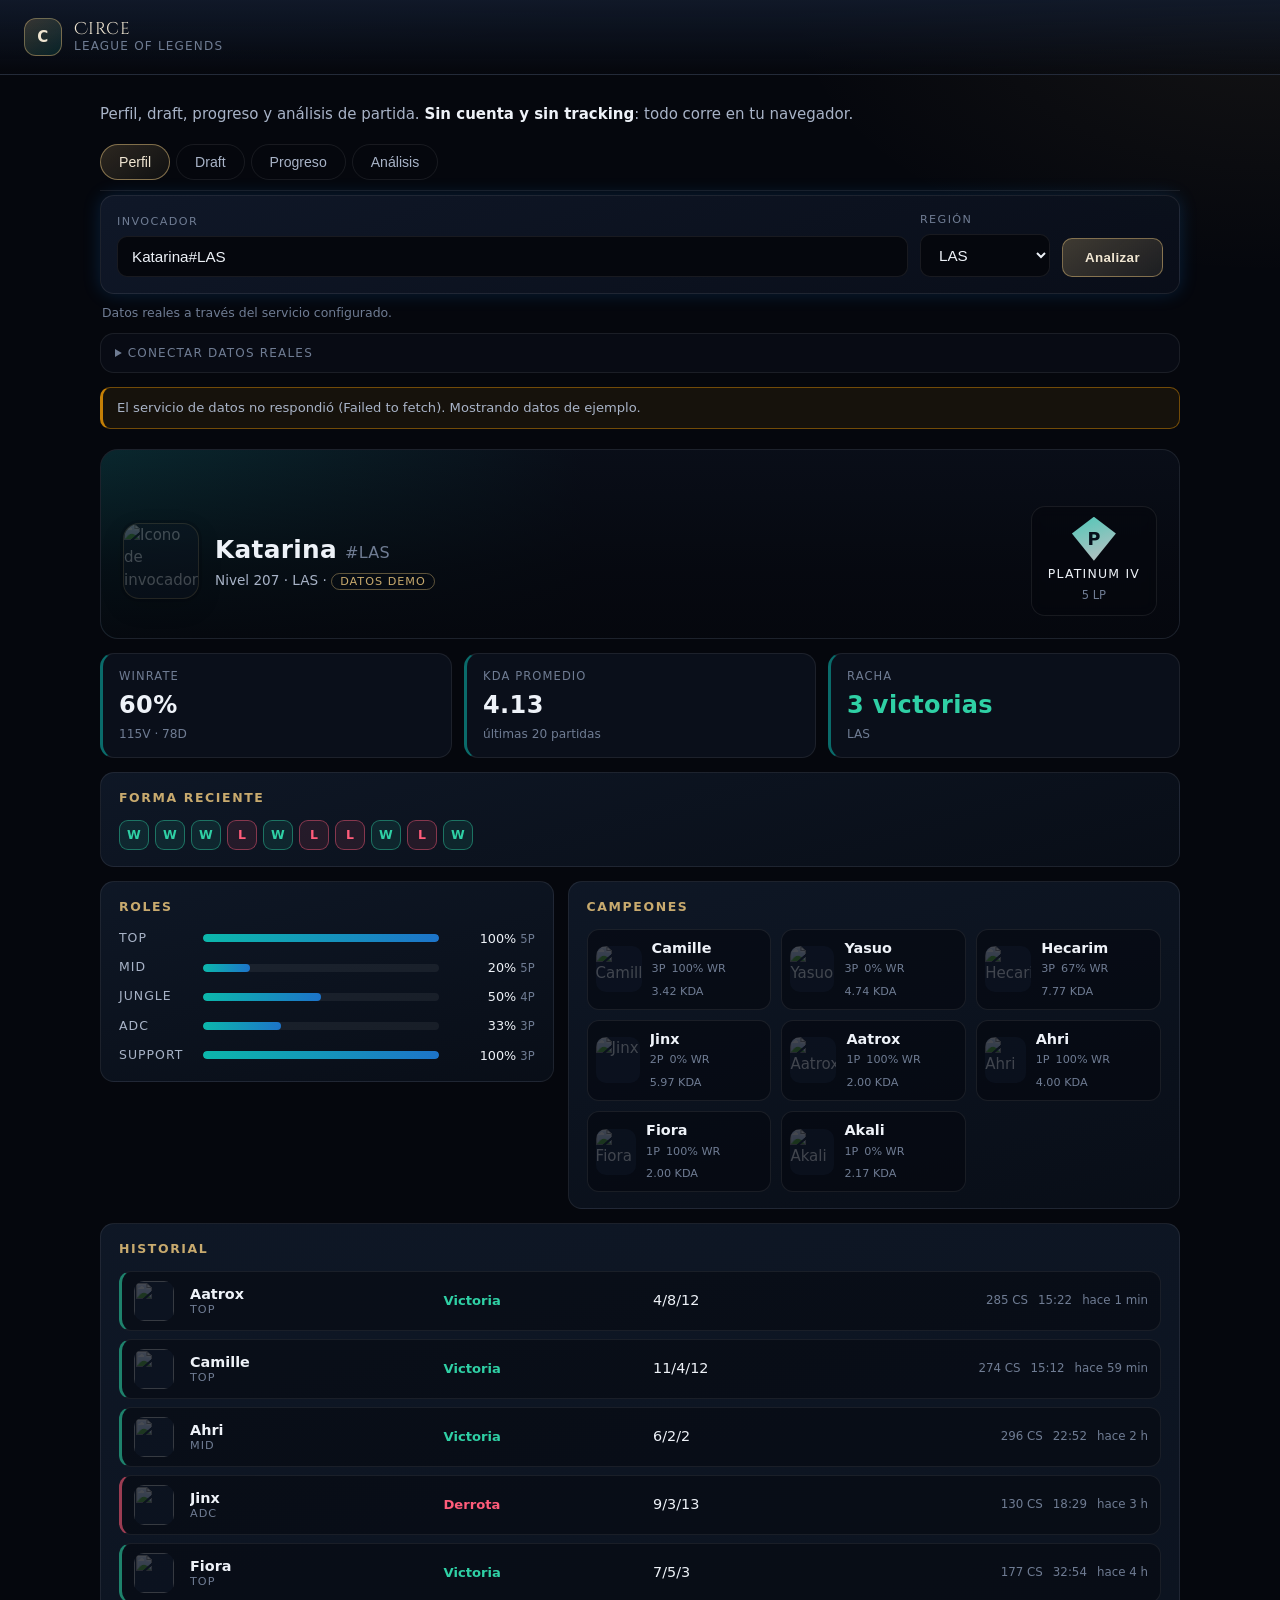
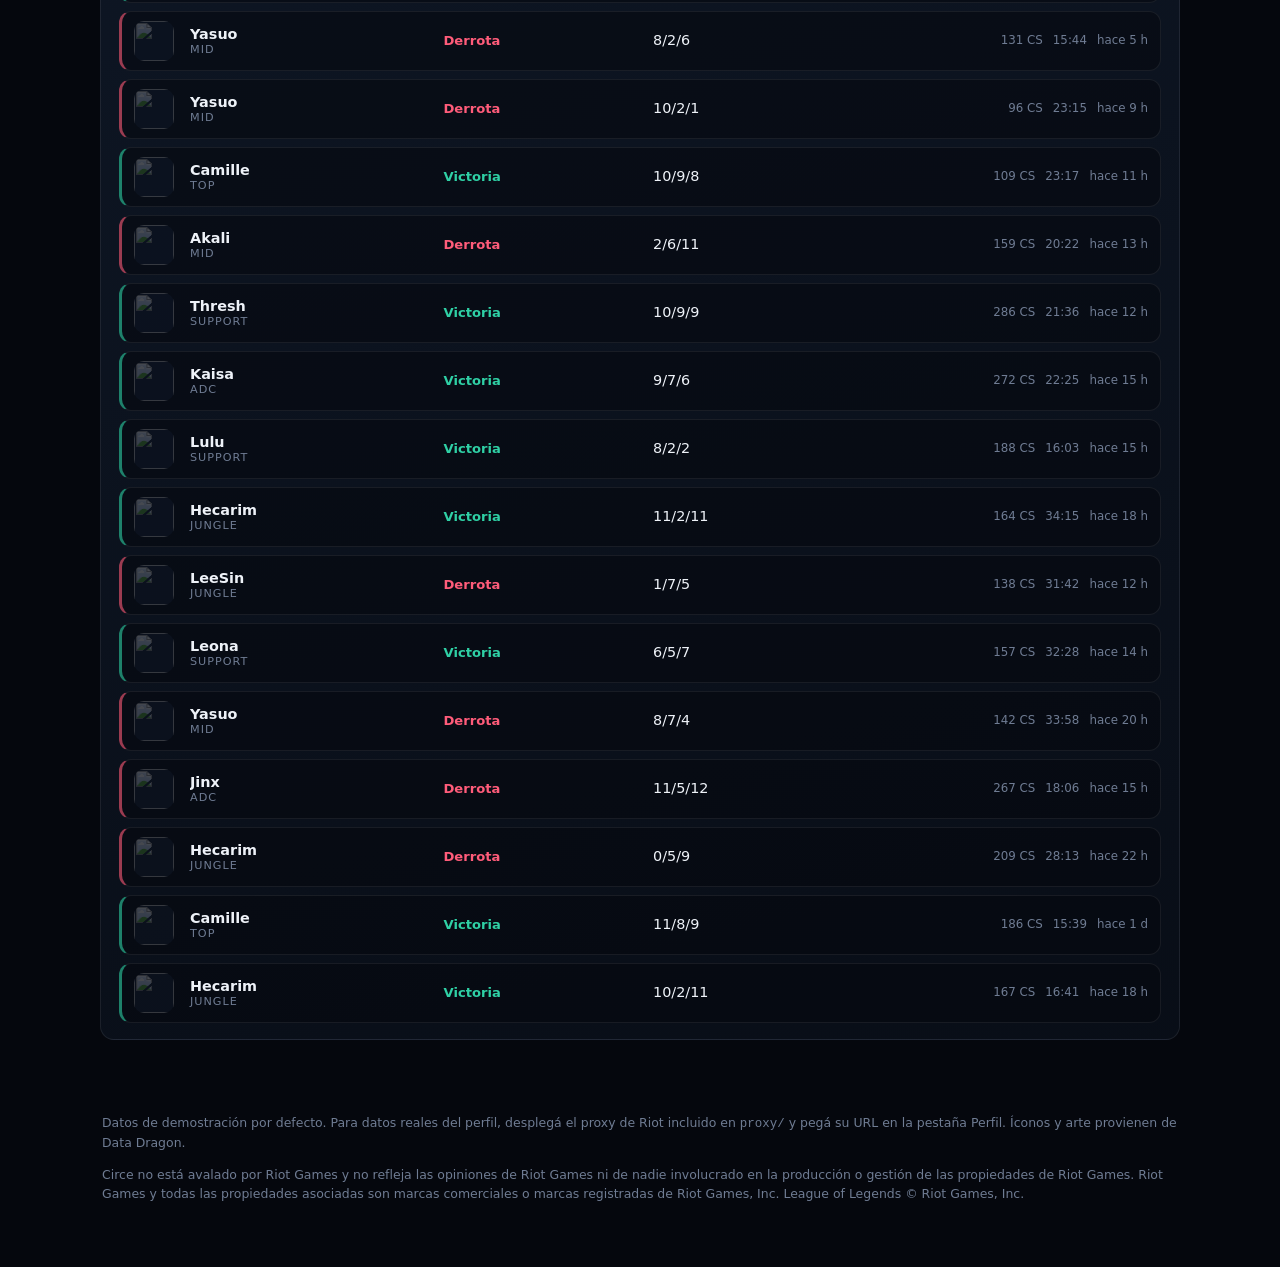
==== index.html @ 71611952 "docs: descargo legal de Riot en el pie" ====
<!doctype html>
<html lang="es">
<head>
  <meta charset="utf-8"/>
  <meta name="viewport" content="width=device-width, initial-scale=1"/>
  <meta name="color-scheme" content="dark"/>
  <meta name="theme-color" content="#05070d"/>
  <title>Circe — Perfil, draft y progreso</title>
  <meta name="description" content="Herramientas de League of Legends: perfil de invocador, análisis de draft, progreso personal y coach post-partida."/>

  <link rel="preconnect" href="https://fonts.googleapis.com">
  <link rel="preconnect" href="https://fonts.gstatic.com" crossorigin>
  <link href="https://fonts.googleapis.com/css2?family=Cinzel+Decorative:wght@400;700&display=swap" rel="stylesheet">

  <link rel="icon" type="image/svg+xml" href="favicon.svg"/>
  <link rel="stylesheet" href="css/lol.css?v=1.1.0"/>
</head>
<body>
  <a class="lol-skip" href="#lolMain">Saltar al contenido</a>

  <header class="lol-top">
    <div class="lol-brand">
      <span class="lol-brand__mark" aria-hidden="true">C</span>
      <span class="lol-brand__text">
        <span class="lol-brand__title">Circe</span>
        <span class="lol-brand__sub">League of Legends</span>
      </span>
    </div>
  </header>

  <main class="lol-page" id="lolMain">
    <p class="lol-lead">
      Perfil, draft, progreso y análisis de partida. <strong>Sin cuenta y sin tracking</strong>:
      todo corre en tu navegador.
    </p>

    <nav class="lol-tabs" role="tablist" aria-label="Herramientas">
      <button class="lol-tab" type="button" role="tab" data-tab="perfil" aria-selected="true">Perfil</button>
      <button class="lol-tab" type="button" role="tab" data-tab="draft" aria-selected="false">Draft</button>
      <button class="lol-tab" type="button" role="tab" data-tab="progreso" aria-selected="false">Progreso</button>
      <button class="lol-tab" type="button" role="tab" data-tab="analisis" aria-selected="false">Análisis</button>
    </nav>

    <section data-panel="perfil">
      <div id="lolRoot"></div>
    </section>

    <section data-panel="draft" hidden>
      <p class="lol-search__hint">
        Marcá tu campeón y el draft. El análisis sale de la composición, no de
        estadísticas globales: sirve para decidir cómo jugar la partida.
      </p>
      <form data-draft="form" class="lol-panel"></form>
      <div data-draft="out"></div>
    </section>

    <section data-panel="progreso" hidden>
      <form class="lol-panel" data-progress="form">
        <label class="lol-search__field">
          <span class="lol-search__label">Historial de partidas (JSON)</span>
          <textarea class="lol-textarea" data-progress="input" rows="8" placeholder='[{"champion":"Jinx","role":"ADC","result":"W","kills":9,"deaths":3,"assists":8,"cs":210,"duration":1800}]'></textarea>
        </label>
        <div class="lol-draft-actions">
          <button class="lol-search__go" type="submit">Analizar progreso</button>
          <button class="lol-proxy__clear" type="button" data-progress="lcu">Traer del cliente</button>
          <button class="lol-proxy__clear" type="button" data-progress="demo">Cargar ejemplo</button>
        </div>
      </form>
      <div data-progress="out"></div>
    </section>

    <section data-panel="analisis" hidden>
      <form class="lol-panel" data-analysis="form">
        <label class="lol-search__field">
          <span class="lol-search__label">Una partida (JSON)</span>
          <textarea class="lol-textarea" data-analysis="input" rows="8" placeholder='{"champion":"Jinx","role":"ADC","result":"L","kills":7,"deaths":6,"assists":5,"cs":178,"duration":1912,"events":[{"type":"death","minute":6}]}'></textarea>
        </label>
        <div class="lol-draft-actions">
          <button class="lol-search__go" type="submit">Analizar partida</button>
          <button class="lol-proxy__clear" type="button" data-analysis="demo">Cargar ejemplo</button>
        </div>
      </form>
      <div data-analysis="out"></div>
    </section>
  </main>

  <footer class="lol-page" style="padding-top:0">
    <p class="lol-search__hint">
      Datos de demostración por defecto. Para datos reales del perfil, desplegá el
      proxy de Riot incluido en <code>proxy/</code> y pegá su URL en la pestaña Perfil.
      Íconos y arte provienen de Data Dragon.
    </p>
    <p class="lol-search__hint" style="margin-top:14px">
      Circe no está avalado por Riot Games y no refleja las opiniones de Riot Games
      ni de nadie involucrado en la producción o gestión de las propiedades de Riot
      Games. Riot Games y todas las propiedades asociadas son marcas comerciales o
      marcas registradas de Riot Games, Inc. League of Legends © Riot Games, Inc.
    </p>
  </footer>

  <script src="js/lol-profile.js?v=1.0.0"></script>
  <script src="js/lol-core.js?v=1.0.0"></script>
  <script src="js/lol-ui.js?v=1.0.0"></script>
</body>
</html>
---- css/lol.css ----
/*!
 * lol.css v1.0.0 — Página de perfil LoL (lol.html)
 *
 * Hoja aislada: se carga SOLO en lol.html, no en index.html. Por eso no entra
 * en las 3 capas de la app (main.css / theme-polish.css / *-theme.js): no
 * comparte cascada con ellas y no puede romperlas. Se mantiene la receta
 * visual del proyecto (borde 1px rgba(255,255,255,.08), borde izquierdo
 * semántico de 3px, glow suave, hover -3px, transición .22s) y no se usa
 * !important. Todos los selectores llevan prefijo .lol-.
 */

:root {
  --lol-bg-0: #05070d;
  --lol-bg-1: #0a0f1a;
  --lol-bg-2: #111a2b;
  --lol-bg-3: #17233a;
  --lol-gold: #c8aa6e;
  --lol-gold-soft: #f0e6d2;
  --lol-blue: #0ac8b9;
  --lol-blue-2: #1e90ff;
  --lol-win: #2fd0a5;
  --lol-loss: #ff5c7a;
  --lol-tx-1: #eef2f8;
  --lol-tx-2: #a8b3c7;
  --lol-tx-3: #6f7c93;
  --lol-bd: rgba(255, 255, 255, 0.08);
  --lol-radius: 14px;
  --lol-glow: 0 0 18px rgba(30, 144, 255, 0.18);
  --lol-ease: 0.22s cubic-bezier(0.2, 0.9, 0.4, 1.1);
}

* { box-sizing: border-box; }

html, body {
  margin: 0;
  padding: 0;
  min-height: 100%;
}

body {
  background:
    radial-gradient(1200px 600px at 15% -10%, rgba(30, 144, 255, 0.10), transparent 60%),
    radial-gradient(900px 500px at 100% 0%, rgba(200, 170, 110, 0.08), transparent 55%),
    var(--lol-bg-0);
  color: var(--lol-tx-1);
  font-family: "Segoe UI", system-ui, -apple-system, "Helvetica Neue", Arial, sans-serif;
  font-size: 15px;
  line-height: 1.5;
}

.lol-skip {
  position: absolute;
  left: -9999px;
  top: 0;
  background: var(--lol-bg-3);
  color: var(--lol-tx-1);
  padding: 10px 16px;
  border-radius: 0 0 10px 0;
  z-index: 10;
}
.lol-skip:focus { left: 0; }

/* ── Header ─────────────────────────────────────────────────── */

.lol-top {
  display: flex;
  align-items: center;
  justify-content: space-between;
  gap: 16px;
  flex-wrap: wrap;
  padding: 18px 24px;
  border-bottom: 1px solid var(--lol-bd);
  background: linear-gradient(180deg, rgba(17, 26, 43, 0.9), rgba(5, 7, 13, 0.4));
}

.lol-brand {
  display: inline-flex;
  align-items: center;
  gap: 12px;
  text-decoration: none;
  color: inherit;
}

.lol-brand__mark {
  width: 38px;
  height: 38px;
  display: grid;
  place-items: center;
  border-radius: 12px;
  border: 1px solid rgba(200, 170, 110, 0.5);
  background: linear-gradient(145deg, rgba(200, 170, 110, 0.22), rgba(10, 200, 185, 0.12));
  color: var(--lol-gold-soft);
  font-weight: 700;
  letter-spacing: 0.5px;
}

.lol-brand__text { display: grid; line-height: 1.15; }
.lol-brand__title {
  font-family: "Cinzel Decorative", "Segoe UI", serif;
  font-size: 1.05rem;
  letter-spacing: 0.4px;
  color: var(--lol-gold-soft);
}
.lol-brand__sub { font-size: 0.75rem; color: var(--lol-tx-3); text-transform: uppercase; letter-spacing: 1.2px; }

.lol-top__link {
  color: var(--lol-tx-2);
  text-decoration: none;
  font-size: 0.85rem;
  border: 1px solid var(--lol-bd);
  border-radius: 999px;
  padding: 7px 14px;
  transition: border-color var(--lol-ease), color var(--lol-ease), transform var(--lol-ease);
}
.lol-top__link:hover { color: var(--lol-blue); border-color: rgba(10, 200, 185, 0.5); transform: translateY(-2px); }

/* ── Layout ─────────────────────────────────────────────────── */

.lol-page {
  max-width: 1120px;
  margin: 0 auto;
  padding: 28px 20px 64px;
}

.lol-lead { margin: 0 0 18px; color: var(--lol-tx-2); }
.lol-lead strong { color: var(--lol-tx-1); }

/* ── Buscador ───────────────────────────────────────────────── */

.lol-search {
  display: grid;
  grid-template-columns: minmax(220px, 1fr) 130px auto;
  gap: 12px;
  align-items: end;
  padding: 16px;
  border: 1px solid var(--lol-bd);
  border-radius: var(--lol-radius);
  background: linear-gradient(160deg, rgba(17, 26, 43, 0.9), rgba(10, 15, 26, 0.9));
  box-shadow: var(--lol-glow);
}

.lol-search__field { display: grid; gap: 6px; }

.lol-search__label {
  font-size: 0.7rem;
  text-transform: uppercase;
  letter-spacing: 1.4px;
  color: var(--lol-tx-3);
}

.lol-search__input {
  width: 100%;
  padding: 11px 14px;
  border-radius: 10px;
  border: 1px solid var(--lol-bd);
  background: var(--lol-bg-0);
  color: var(--lol-tx-1);
  font-size: 0.95rem;
  outline: none;
  transition: border-color var(--lol-ease), box-shadow var(--lol-ease);
}
.lol-search__input:focus {
  border-color: rgba(10, 200, 185, 0.6);
  box-shadow: 0 0 0 3px rgba(10, 200, 185, 0.12);
}

.lol-search__go {
  padding: 11px 22px;
  border-radius: 10px;
  border: 1px solid rgba(200, 170, 110, 0.55);
  background: linear-gradient(145deg, rgba(200, 170, 110, 0.28), rgba(200, 170, 110, 0.10));
  color: var(--lol-gold-soft);
  font-weight: 600;
  letter-spacing: 0.4px;
  cursor: pointer;
  transition: transform var(--lol-ease), filter var(--lol-ease), box-shadow var(--lol-ease);
}
.lol-search__go:hover { transform: translateY(-2px); filter: brightness(1.12); box-shadow: 0 8px 22px rgba(0, 0, 0, 0.45); }
.lol-search__go:active { transform: translateY(0); }
.lol-search__go:focus-visible { outline: 2px solid var(--lol-blue); outline-offset: 2px; }

.lol-search__hint {
  margin: 10px 2px 0;
  font-size: 0.78rem;
  color: var(--lol-tx-3);
}

/* ── Proxy de datos reales ──────────────────────────────────── */

.lol-proxy {
  margin-top: 10px;
  border: 1px solid var(--lol-bd);
  border-radius: var(--lol-radius);
  background: rgba(10, 15, 26, 0.6);
}

.lol-proxy__summary {
  cursor: pointer;
  padding: 10px 14px;
  font-size: 0.75rem;
  letter-spacing: 1.2px;
  text-transform: uppercase;
  color: var(--lol-tx-3);
}
.lol-proxy__summary:hover { color: var(--lol-tx-1); }

.lol-proxy__form {
  display: grid;
  grid-template-columns: 1fr auto auto;
  gap: 10px;
  align-items: end;
  padding: 0 14px 12px;
}

.lol-proxy__field { min-width: 0; }

.lol-proxy__clear {
  padding: 11px 14px;
  border-radius: 10px;
  border: 1px solid var(--lol-bd);
  background: transparent;
  color: var(--lol-tx-2);
  cursor: pointer;
  transition: border-color var(--lol-ease), color var(--lol-ease);
}
.lol-proxy__clear:hover { border-color: rgba(255, 92, 122, 0.5); color: var(--lol-loss); }

.lol-proxy__note {
  margin: 0;
  padding: 0 14px 12px;
  font-size: 0.76rem;
  color: var(--lol-tx-3);
}
.lol-proxy__note code { color: var(--lol-gold); }

.lol-status:empty { display: none; }
.lol-status { margin: 8px 2px 0; font-size: 0.85rem; color: var(--lol-tx-2); }

/* ── Hero ───────────────────────────────────────────────────── */

.lol-hero {
  position: relative;
  margin-top: 20px;
  border: 1px solid var(--lol-bd);
  border-radius: 18px;
  overflow: hidden;
  background: var(--lol-bg-1);
  min-height: 190px;
  display: flex;
  align-items: flex-end;
}

.lol-hero__art {
  position: absolute;
  inset: 0;
  background-image: var(--splash);
  background-size: cover;
  background-position: center 22%;
  opacity: 0.5;
  filter: saturate(1.05);
  transform: scale(1.02);
}

.lol-hero::after {
  content: "";
  position: absolute;
  inset: 0;
  background:
    linear-gradient(180deg, rgba(5, 7, 13, 0.15) 0%, rgba(5, 7, 13, 0.75) 62%, rgba(5, 7, 13, 0.95) 100%),
    linear-gradient(90deg, rgba(10, 200, 185, 0.16), transparent 45%);
}

.lol-hero__body {
  position: relative;
  z-index: 1;
  display: flex;
  align-items: center;
  gap: 16px;
  padding: 22px;
  width: 100%;
  flex-wrap: wrap;
}

.lol-hero__avatar {
  width: 76px;
  height: 76px;
  border-radius: 16px;
  border: 1px solid rgba(200, 170, 110, 0.6);
  box-shadow: 0 8px 24px rgba(0, 0, 0, 0.55), 0 0 0 3px rgba(5, 7, 13, 0.7);
  background: var(--lol-bg-2);
  object-fit: cover;
}

.lol-hero__id { display: grid; gap: 2px; min-width: 0; }

.lol-hero__name {
  margin: 0;
  font-size: 1.55rem;
  letter-spacing: 0.3px;
  display: flex;
  align-items: baseline;
  gap: 8px;
  flex-wrap: wrap;
}
.lol-hero__tag { color: var(--lol-tx-3); font-size: 1rem; font-weight: 500; }

.lol-hero__meta { margin: 0; color: var(--lol-tx-2); font-size: 0.85rem; }

.lol-demo {
  color: var(--lol-gold);
  border: 1px solid rgba(200, 170, 110, 0.45);
  border-radius: 999px;
  padding: 1px 8px;
  font-size: 0.7rem;
  text-transform: uppercase;
  letter-spacing: 1px;
}

/* ── Rango ──────────────────────────────────────────────────── */

.lol-rank {
  margin-left: auto;
  display: grid;
  justify-items: center;
  gap: 4px;
  padding: 10px 16px;
  border-radius: 14px;
  border: 1px solid var(--lol-bd);
  background: rgba(5, 7, 13, 0.62);
  backdrop-filter: blur(6px);
}

.lol-rank__gem {
  width: 44px;
  height: 44px;
  display: grid;
  place-items: center;
  font-weight: 800;
  font-size: 1.1rem;
  color: #06101c;
  background: linear-gradient(160deg, var(--rank-color), rgba(255, 255, 255, 0.75));
  clip-path: polygon(50% 0%, 100% 38%, 50% 100%, 0% 38%);
  box-shadow: 0 0 16px color-mix(in srgb, var(--rank-color) 55%, transparent);
}

.lol-rank__tier { font-size: 0.78rem; letter-spacing: 1.2px; color: var(--lol-tx-1); text-transform: uppercase; }
.lol-rank__lp { font-size: 0.72rem; color: var(--lol-tx-3); }

/* ── Resumen ────────────────────────────────────────────────── */

.lol-summary {
  display: grid;
  grid-template-columns: repeat(3, 1fr);
  gap: 12px;
  margin-top: 14px;
}

.lol-stat {
  display: grid;
  gap: 2px;
  padding: 14px 16px;
  border: 1px solid var(--lol-bd);
  border-left: 3px solid rgba(10, 200, 185, 0.5);
  border-radius: var(--lol-radius);
  background: var(--lol-bg-1);
  transition: transform var(--lol-ease), box-shadow var(--lol-ease);
}
.lol-stat:hover { transform: translateY(-3px); box-shadow: 0 12px 26px rgba(0, 0, 0, 0.45); }

.lol-stat__label { font-size: 0.72rem; text-transform: uppercase; letter-spacing: 1.1px; color: var(--lol-tx-3); }
.lol-stat__value { font-size: 1.5rem; letter-spacing: 0.4px; }
.lol-stat__value.is-win { color: var(--lol-win); }
.lol-stat__value.is-loss { color: var(--lol-loss); }
.lol-stat__hint { font-size: 0.76rem; color: var(--lol-tx-3); }

/* ── Paneles ────────────────────────────────────────────────── */

.lol-panel {
  margin-top: 14px;
  padding: 16px 18px;
  border: 1px solid var(--lol-bd);
  border-radius: var(--lol-radius);
  background: linear-gradient(165deg, rgba(17, 26, 43, 0.85), rgba(10, 15, 26, 0.85));
}

.lol-panel__title {
  margin: 0 0 12px;
  font-size: 0.78rem;
  text-transform: uppercase;
  letter-spacing: 1.6px;
  color: var(--lol-gold);
  font-weight: 600;
}

.lol-grid {
  display: grid;
  grid-template-columns: 1fr 1.35fr;
  gap: 14px;
  align-items: start;
}

/* ── Forma reciente ─────────────────────────────────────────── */

.lol-form { display: flex; gap: 6px; flex-wrap: wrap; }

.lol-form__chip {
  width: 30px;
  height: 30px;
  display: grid;
  place-items: center;
  border-radius: 9px;
  font-size: 0.78rem;
  font-weight: 700;
  border: 1px solid var(--lol-bd);
}
.lol-form__chip.is-win { color: var(--lol-win); border-color: rgba(47, 208, 165, 0.45); background: rgba(47, 208, 165, 0.10); }
.lol-form__chip.is-loss { color: var(--lol-loss); border-color: rgba(255, 92, 122, 0.45); background: rgba(255, 92, 122, 0.10); }

/* ── Roles ──────────────────────────────────────────────────── */

.lol-roles { list-style: none; margin: 0; padding: 0; display: grid; gap: 10px; }
.lol-role { display: grid; grid-template-columns: 74px 1fr 86px; gap: 10px; align-items: center; }
.lol-role__name { font-size: 0.78rem; letter-spacing: 1px; color: var(--lol-tx-2); }
.lol-role__bar { height: 8px; border-radius: 999px; background: rgba(255, 255, 255, 0.06); overflow: hidden; }
.lol-role__fill { display: block; height: 100%; border-radius: 999px; background: linear-gradient(90deg, rgba(10, 200, 185, 0.9), rgba(30, 144, 255, 0.75)); }
.lol-role__value { text-align: right; font-size: 0.8rem; color: var(--lol-tx-1); }
.lol-role__value em { color: var(--lol-tx-3); font-style: normal; font-size: 0.72rem; }

/* ── Campeones ──────────────────────────────────────────────── */

.lol-champs { display: grid; grid-template-columns: repeat(auto-fill, minmax(148px, 1fr)); gap: 10px; }

.lol-champ {
  display: flex;
  gap: 10px;
  align-items: center;
  padding: 8px;
  border: 1px solid var(--lol-bd);
  border-radius: 12px;
  background: rgba(5, 7, 13, 0.55);
  transition: transform var(--lol-ease), border-color var(--lol-ease);
}
.lol-champ:hover { transform: translateY(-3px); border-color: rgba(200, 170, 110, 0.45); }

.lol-champ__icon { width: 46px; height: 46px; border-radius: 10px; background: var(--lol-bg-3); object-fit: cover; }
.lol-champ__body { min-width: 0; }
.lol-champ__name { margin: 0; font-size: 0.9rem; white-space: nowrap; overflow: hidden; text-overflow: ellipsis; }
.lol-champ__meta { margin: 2px 0 0; display: flex; gap: 6px; flex-wrap: wrap; font-size: 0.7rem; color: var(--lol-tx-3); }

/* ── Historial ──────────────────────────────────────────────── */

.lol-matches { list-style: none; margin: 0; padding: 0; display: grid; gap: 8px; }

.lol-match {
  display: grid;
  grid-template-columns: 44px minmax(110px, 1.1fr) 0.9fr 0.9fr 1.3fr;
  gap: 12px;
  align-items: center;
  padding: 9px 12px;
  border: 1px solid var(--lol-bd);
  border-left: 3px solid transparent;
  border-radius: 12px;
  background: rgba(5, 7, 13, 0.5);
  transition: transform var(--lol-ease), background var(--lol-ease);
}
.lol-match:hover { transform: translateX(3px); background: rgba(23, 35, 58, 0.6); }
.lol-match.is-win { border-left-color: rgba(47, 208, 165, 0.6); }
.lol-match.is-loss { border-left-color: rgba(255, 92, 122, 0.6); }

.lol-match__icon { width: 40px; height: 40px; border-radius: 10px; background: var(--lol-bg-3); object-fit: cover; }
.lol-match__champ { display: grid; line-height: 1.2; min-width: 0; }
.lol-match__champ strong { font-size: 0.9rem; white-space: nowrap; overflow: hidden; text-overflow: ellipsis; }
.lol-match__champ span { font-size: 0.7rem; color: var(--lol-tx-3); letter-spacing: 1px; }
.lol-match__result { font-size: 0.82rem; font-weight: 600; }
.lol-match.is-win .lol-match__result { color: var(--lol-win); }
.lol-match.is-loss .lol-match__result { color: var(--lol-loss); }
.lol-match__kda { font-variant-numeric: tabular-nums; font-size: 0.9rem; }
.lol-match__meta { display: flex; gap: 10px; justify-content: flex-end; font-size: 0.74rem; color: var(--lol-tx-3); flex-wrap: wrap; }

/* ── Estados ────────────────────────────────────────────────── */

.lol-empty, .lol-error {
  margin-top: 18px;
  padding: 34px 22px;
  text-align: center;
  border: 1px dashed var(--lol-bd);
  border-radius: var(--lol-radius);
  color: var(--lol-tx-2);
}
.lol-empty__sub { color: var(--lol-tx-3); font-size: 0.85rem; }
.lol-empty code { color: var(--lol-gold); }
.lol-error { border-style: solid; border-left: 3px solid rgba(255, 92, 122, 0.7); text-align: left; }
.lol-error strong { color: var(--lol-loss); }

.lol-empty-inline { margin: 0; color: var(--lol-tx-3); font-size: 0.85rem; }

.lol-skeleton { margin-top: 20px; display: grid; gap: 12px; }
.lol-skeleton__hero, .lol-skeleton__row {
  border-radius: var(--lol-radius);
  background: linear-gradient(100deg, rgba(255, 255, 255, 0.04) 20%, rgba(255, 255, 255, 0.09) 40%, rgba(255, 255, 255, 0.04) 60%);
  background-size: 220% 100%;
  animation: lol-shimmer 1.4s infinite linear;
}
.lol-skeleton__hero { height: 190px; }
.lol-skeleton__row { height: 58px; }

@keyframes lol-shimmer { from { background-position: 120% 0; } to { background-position: -120% 0; } }

.is-broken { opacity: 0.25; }

/* ── Responsive ─────────────────────────────────────────────── */

@media (max-width: 860px) {
  .lol-grid { grid-template-columns: 1fr; }
  .lol-search { grid-template-columns: 1fr 110px; }
  .lol-search__go { grid-column: 1 / -1; }
  .lol-match { grid-template-columns: 40px 1fr auto; grid-template-areas: "icon champ kda" "icon result meta"; row-gap: 2px; }
  .lol-match__icon { grid-area: icon; }
  .lol-match__champ { grid-area: champ; }
  .lol-match__result { grid-area: result; }
  .lol-match__kda { grid-area: kda; }
  .lol-match__meta { grid-area: meta; justify-content: flex-start; }
}

@media (max-width: 560px) {
  .lol-summary { grid-template-columns: 1fr; }
  .lol-hero__name { font-size: 1.25rem; }
  .lol-rank { margin-left: 0; }
  .lol-role { grid-template-columns: 60px 1fr 74px; }
}

@media (prefers-reduced-motion: reduce) {
  * { animation-duration: 0.001ms; animation-iteration-count: 1; transition-duration: 0.001ms; }
}

/* ── Pestañas ───────────────────────────────────────────────── */

.lol-tabs {
  display: flex;
  gap: 6px;
  flex-wrap: wrap;
  margin: 18px 0 4px;
  border-bottom: 1px solid var(--lol-bd);
  padding-bottom: 10px;
}

.lol-tab {
  padding: 9px 18px;
  border-radius: 999px;
  border: 1px solid var(--lol-bd);
  background: transparent;
  color: var(--lol-tx-2);
  font-size: 0.88rem;
  cursor: pointer;
  transition: color var(--lol-ease), border-color var(--lol-ease), background var(--lol-ease);
}
.lol-tab:hover { color: var(--lol-tx-1); border-color: rgba(10, 200, 185, 0.45); }
.lol-tab.is-active {
  color: var(--lol-gold-soft);
  border-color: rgba(200, 170, 110, 0.6);
  background: linear-gradient(145deg, rgba(200, 170, 110, 0.20), rgba(200, 170, 110, 0.06));
}
.lol-tab:focus-visible { outline: 2px solid var(--lol-blue); outline-offset: 2px; }

/* ── Draft ──────────────────────────────────────────────────── */

.lol-draft-grid {
  display: grid;
  grid-template-columns: repeat(5, 1fr);
  gap: 10px;
}

.lol-draft-slot { display: grid; gap: 6px; min-width: 0; }
.lol-draft-slot .lol-search__input { padding: 9px 10px; font-size: 0.88rem; }

.lol-draft-actions { display: flex; gap: 10px; flex-wrap: wrap; margin-top: 14px; }

/* ── Textareas ──────────────────────────────────────────────── */

.lol-textarea {
  width: 100%;
  padding: 12px 14px;
  border-radius: 10px;
  border: 1px solid var(--lol-bd);
  background: var(--lol-bg-0);
  color: var(--lol-tx-1);
  font-family: ui-monospace, "Cascadia Code", Consolas, monospace;
  font-size: 0.82rem;
  line-height: 1.5;
  resize: vertical;
  outline: none;
}
.lol-textarea:focus { border-color: rgba(10, 200, 185, 0.6); box-shadow: 0 0 0 3px rgba(10, 200, 185, 0.12); }

/* ── Hallazgos ──────────────────────────────────────────────── */

.lol-findings { list-style: none; margin: 0; padding: 0; display: grid; gap: 10px; }

.lol-finding {
  display: grid;
  grid-template-columns: 72px 1fr;
  gap: 12px;
  align-items: start;
  padding: 11px 14px;
  border: 1px solid var(--lol-bd);
  border-left: 3px solid transparent;
  border-radius: 12px;
  background: rgba(5, 7, 13, 0.55);
}
.lol-finding p { margin: 3px 0 0; color: var(--lol-tx-2); font-size: 0.85rem; }
.lol-finding strong { font-size: 0.92rem; }

.lol-finding__level {
  font-size: 0.68rem;
  letter-spacing: 1px;
  font-weight: 700;
  text-align: center;
  padding: 3px 6px;
  border-radius: 999px;
  border: 1px solid currentColor;
}

.lol-finding--critico { border-left-color: rgba(255, 92, 122, 0.75); }
.lol-finding--critico .lol-finding__level { color: #ff5c7a; }
.lol-finding--alto { border-left-color: rgba(255, 164, 5, 0.7); }
.lol-finding--alto .lol-finding__level { color: #ffa405; }
.lol-finding--medio { border-left-color: rgba(90, 169, 255, 0.7); }
.lol-finding--medio .lol-finding__level { color: #5aa9ff; }
.lol-finding--bajo { border-left-color: rgba(168, 179, 199, 0.6); }
.lol-finding--bajo .lol-finding__level { color: var(--lol-tx-2); }

.lol-plan { margin: 10px 0 0; padding-left: 18px; color: var(--lol-tx-2); font-size: 0.88rem; display: grid; gap: 5px; }

.lol-alert {
  margin-top: 14px;
  padding: 12px 16px;
  border: 1px solid rgba(255, 164, 5, 0.45);
  border-left: 3px solid rgba(255, 164, 5, 0.8);
  border-radius: 12px;
  background: rgba(255, 164, 5, 0.08);
  color: var(--lol-tx-1);
  font-size: 0.88rem;
}

.lol-notice {
  margin: 14px 0 0;
  padding: 10px 14px;
  border: 1px solid rgba(255, 164, 5, 0.4);
  border-left: 3px solid rgba(255, 164, 5, 0.75);
  border-radius: 10px;
  background: rgba(255, 164, 5, 0.07);
  color: var(--lol-tx-2);
  font-size: 0.82rem;
}

@media (max-width: 860px) {
  .lol-draft-grid { grid-template-columns: repeat(2, 1fr); }
  .lol-finding { grid-template-columns: 1fr; }
  .lol-finding__level { justify-self: start; }
}
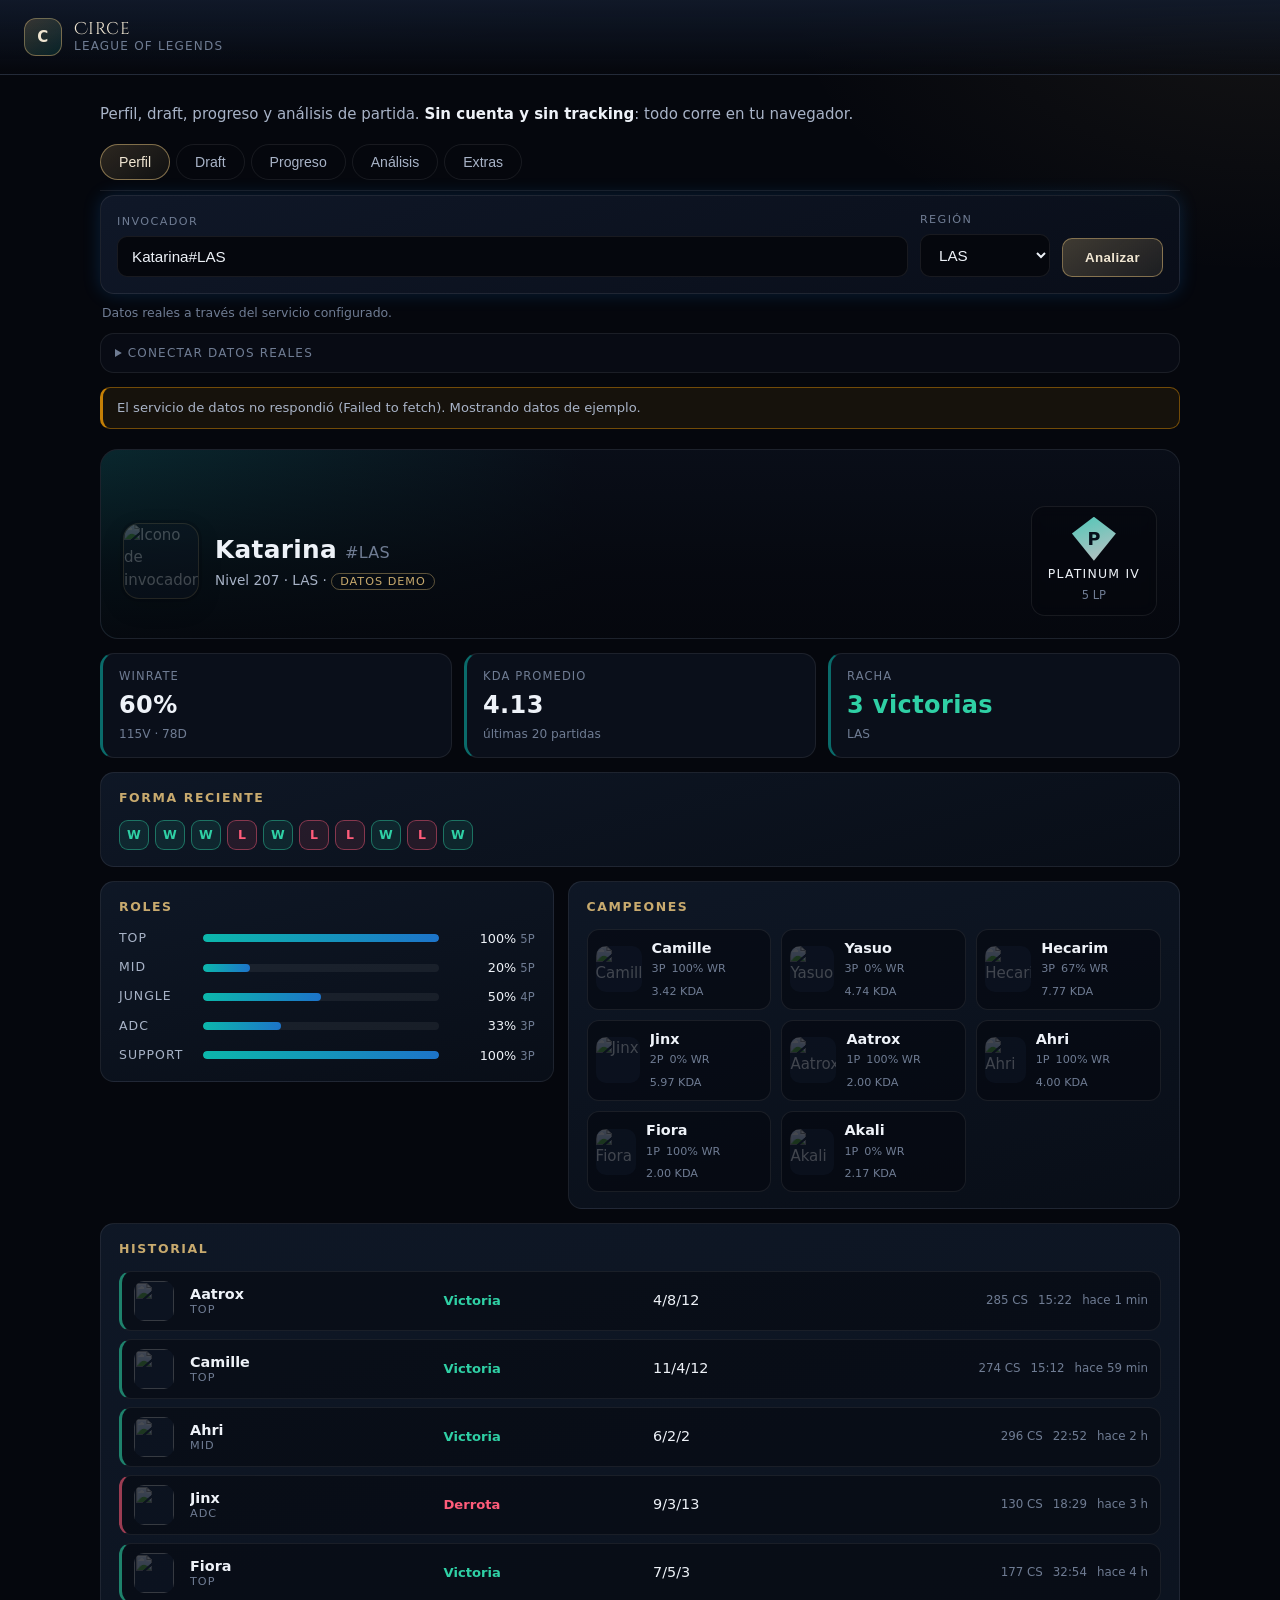
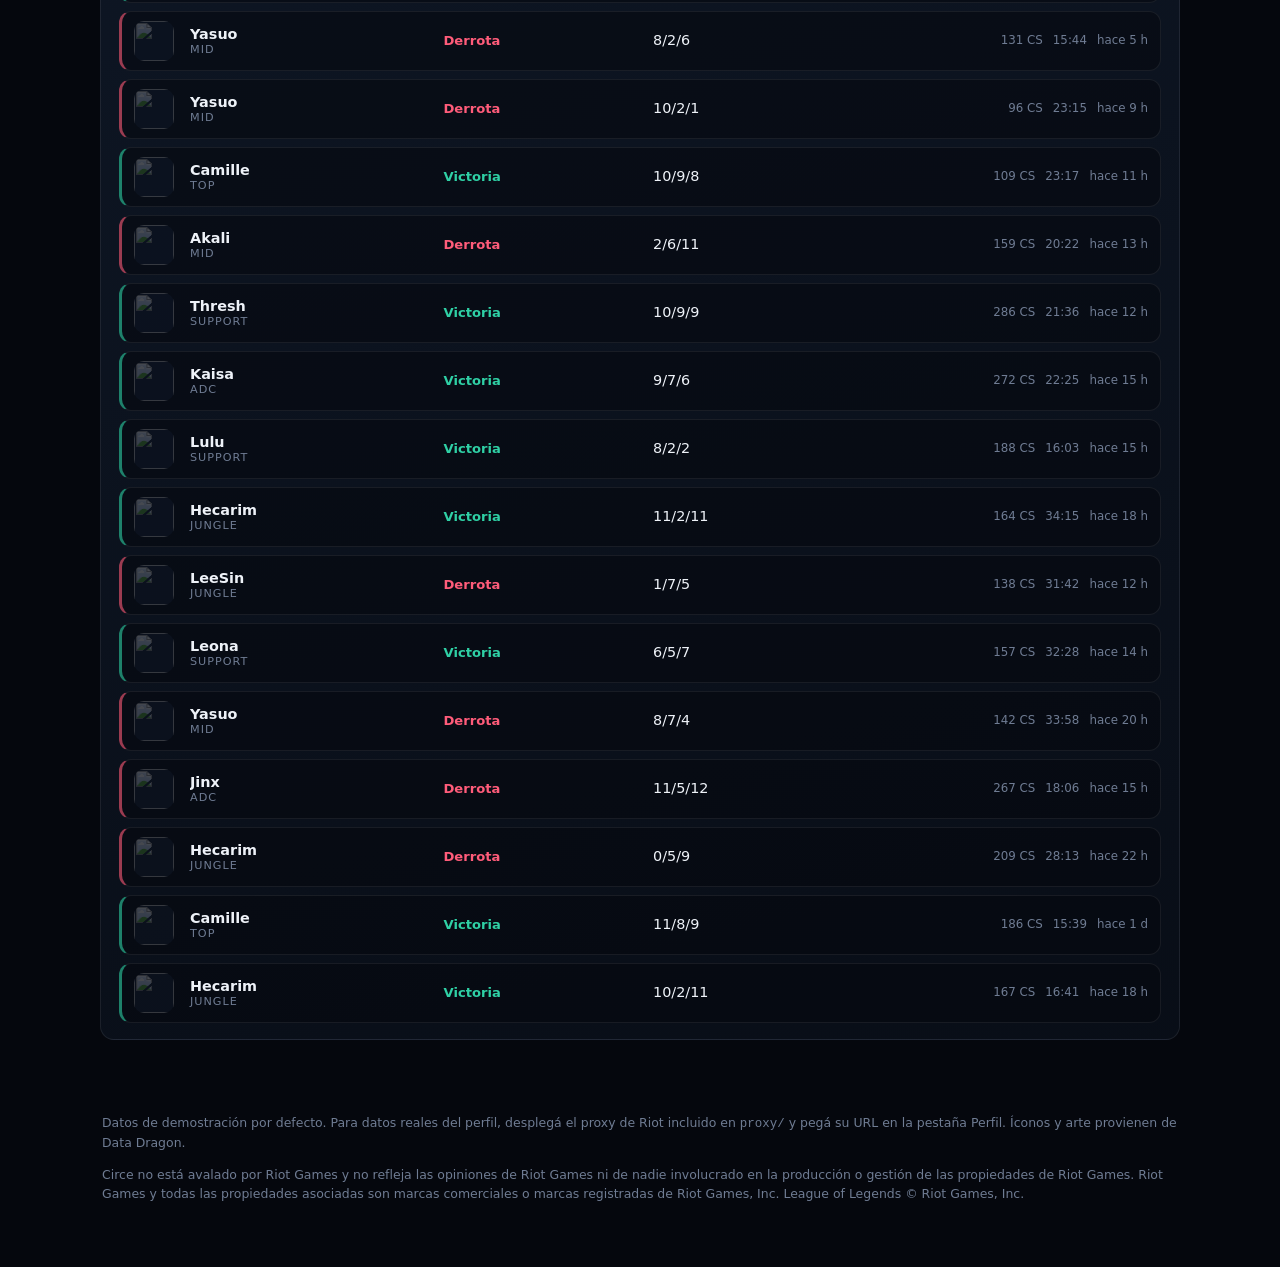
==== commit 253605f3: "feat: pestana Extras con estado, rotacion, desafios y partida en vivo" ====
--- a/index.html
+++ b/index.html
@@ -39,6 +39,7 @@
       <button class="lol-tab" type="button" role="tab" data-tab="draft" aria-selected="false">Draft</button>
       <button class="lol-tab" type="button" role="tab" data-tab="progreso" aria-selected="false">Progreso</button>
       <button class="lol-tab" type="button" role="tab" data-tab="analisis" aria-selected="false">Análisis</button>
+      <button class="lol-tab" type="button" role="tab" data-tab="extras" aria-selected="false">Extras</button>
     </nav>
 
     <section data-panel="perfil">
@@ -82,6 +83,16 @@
       </form>
       <div data-analysis="out"></div>
     </section>
+    <section data-panel="extras" hidden>
+      <div class="lol-panel">
+        <h3 class="lol-panel__title">Estado de la plataforma y extras</h3>
+        <p class="lol-search__hint">Servidor, rotación gratuita, desafíos y partida en vivo del último invocador buscado.</p>
+        <div class="lol-draft-actions">
+          <button class="lol-search__go" type="button" data-extras="load">Consultar</button>
+        </div>
+        <div data-extras="out"></div>
+      </div>
+    </section>
   </main>
 
   <footer class="lol-page" style="padding-top:0">
--- a/css/lol.css
+++ b/css/lol.css
@@ -464,6 +464,7 @@
   transition: transform var(--lol-ease), background var(--lol-ease);
 }
 .lol-match:hover { transform: translateX(3px); background: rgba(23, 35, 58, 0.6); }
+.lol-match { cursor: pointer; }
 .lol-match.is-win { border-left-color: rgba(47, 208, 165, 0.6); }
 .lol-match.is-loss { border-left-color: rgba(255, 92, 122, 0.6); }
 
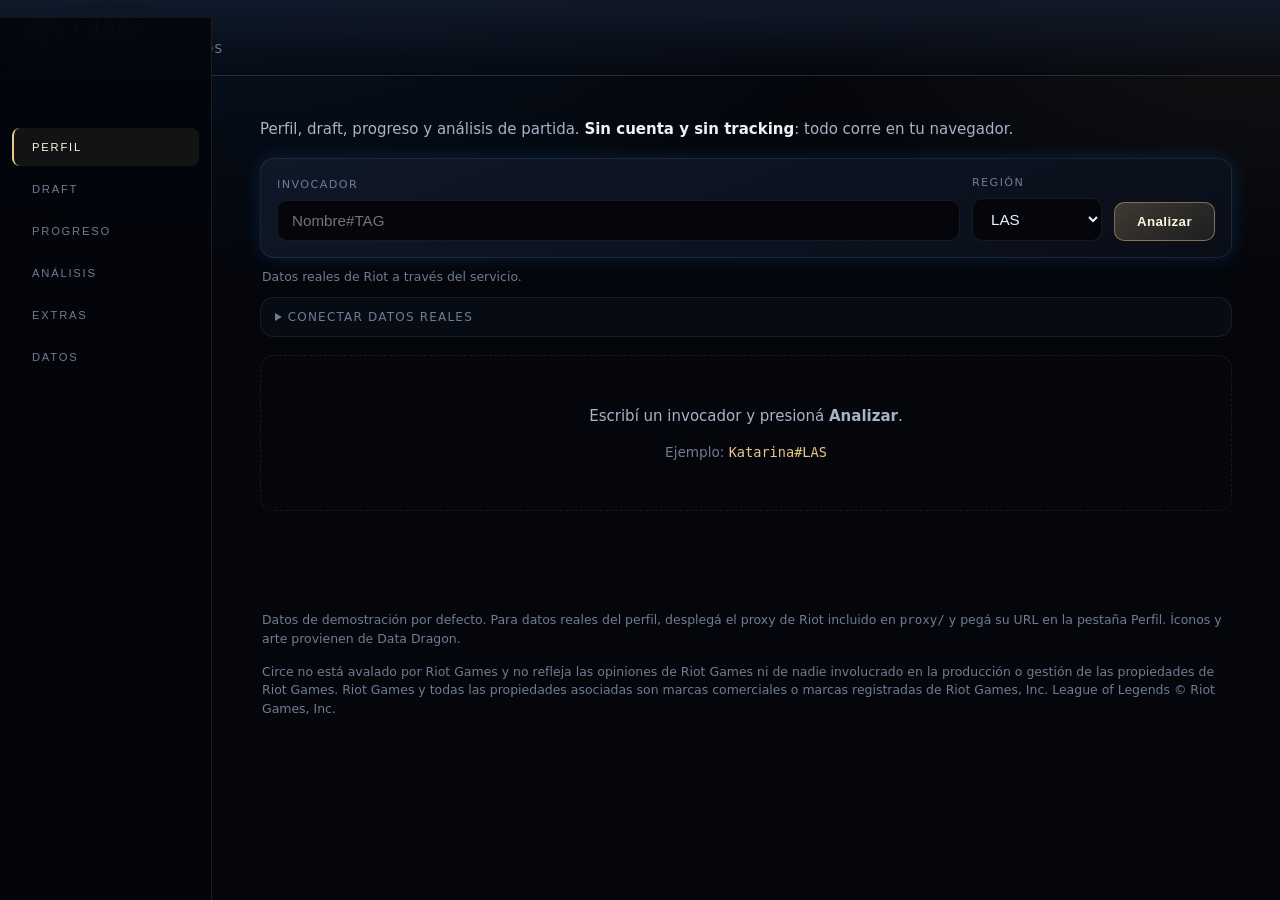
==== commit 3b490dd4: "feat: explorador de datos crudos con /raw y pantalla Datos" ====
--- a/index.html
+++ b/index.html
@@ -40,6 +40,7 @@
       <button class="lol-tab" type="button" role="tab" data-tab="progreso" aria-selected="false">Progreso</button>
       <button class="lol-tab" type="button" role="tab" data-tab="analisis" aria-selected="false">Análisis</button>
       <button class="lol-tab" type="button" role="tab" data-tab="extras" aria-selected="false">Extras</button>
+      <button class="lol-tab" type="button" role="tab" data-tab="datos" aria-selected="false">Datos</button>
     </nav>
 
     <section data-panel="perfil">
@@ -93,6 +94,29 @@
         <div data-extras="out"></div>
       </div>
     </section>
+    <section data-panel="datos" hidden>
+      <div class="lol-panel">
+        <h3 class="lol-panel__title">Todo lo que devuelve la API</h3>
+        <p class="lol-search__hint">Elegí un endpoint y el invocador. Muestra el JSON completo, sin recortes.</p>
+        <div class="lol-draft-actions">
+          <select class="lol-search__input" data-datos="endpoint" style="max-width:260px">
+            <option value="account">account-v1 · cuenta</option>
+            <option value="summoner">summoner-v4 · invocador</option>
+            <option value="league">league-v4 · rango</option>
+            <option value="mastery">champion-mastery-v4 · top 10</option>
+            <option value="matches">match-v5 · IDs de partidas</option>
+            <option value="timeline">match-v5 · timeline (matchId)</option>
+            <option value="challenges">challenges-v1 · desafíos</option>
+            <option value="clash">clash-v1 · equipos</option>
+            <option value="rotation">champion-v3 · rotación</option>
+            <option value="status">lol-status-v4 · plataforma</option>
+          </select>
+          <input class="lol-search__input" data-datos="matchId" placeholder="matchId (solo timeline)" style="max-width:220px">
+          <button class="lol-search__go" type="button" data-datos="load">Consultar</button>
+        </div>
+        <pre class="lol-json" data-datos="out"></pre>
+      </div>
+    </section>
   </main>
 
   <footer class="lol-page" style="padding-top:0">
--- a/css/lol.css
+++ b/css/lol.css
@@ -659,3 +659,164 @@
   .lol-finding { grid-template-columns: 1fr; }
   .lol-finding__level { justify-self: start; }
 }
+
+/* ── Rediseño v2: capa cinematográfica ─────────────────────── */
+
+:root {
+  --lol-bg-0: #04060c;
+  --lol-bg-1: #0a1120;
+  --lol-bg-2: #0f1a2e;
+  --lol-gold: #e8c98a;
+  --lol-gold-soft: #fff4dc;
+  --lol-blue: #2ee6d6;
+  --lol-loss: #ff6b8a;
+}
+
+.lol-page { max-width: 1200px; padding: 40px 28px 80px; }
+
+.lol-brand__title {
+  font-family: "Cinzel Decorative", serif;
+  font-size: 1.35rem;
+  letter-spacing: 0.06em;
+  color: var(--lol-gold-soft);
+  text-shadow: 0 0 24px rgba(232, 201, 138, 0.35);
+}
+
+.lol-tabs {
+  position: sticky;
+  top: 0;
+  z-index: 20;
+  gap: 0;
+  background: rgba(4, 6, 12, 0.88);
+  backdrop-filter: blur(14px);
+  border-bottom: 1px solid rgba(232, 201, 138, 0.12);
+}
+
+.lol-tab {
+  border: none;
+  border-bottom: 2px solid transparent;
+  border-radius: 0;
+  padding: 15px 22px;
+  background: transparent;
+  text-transform: uppercase;
+  letter-spacing: 0.14em;
+  font-size: 0.7rem;
+  color: var(--lol-tx-3);
+}
+.lol-tab.is-active {
+  background: transparent;
+  color: var(--lol-gold-soft);
+  border-bottom-color: var(--lol-gold);
+}
+.lol-tab:hover { color: var(--lol-tx-1); }
+
+.lol-hero {
+  border-radius: 24px;
+  min-height: 340px;
+  box-shadow: 0 30px 80px rgba(0, 0, 0, 0.55);
+}
+.lol-hero__art { opacity: 0.62; filter: saturate(1.15) contrast(1.05); }
+
+.lol-hero--noart .lol-hero__art {
+  opacity: 1;
+  background:
+    radial-gradient(circle at 22% 30%, rgba(46, 230, 214, 0.16), transparent 45%),
+    radial-gradient(circle at 78% 70%, rgba(232, 201, 138, 0.12), transparent 50%),
+    linear-gradient(135deg, #0d1729, #060a12 55%, #152038);
+}
+.lol-hero__name {
+  font-family: "Cinzel Decorative", serif;
+  font-size: 2.6rem;
+  letter-spacing: 0.02em;
+  text-shadow: 0 6px 30px rgba(0, 0, 0, 0.8);
+}
+
+.lol-stat {
+  border-radius: 18px;
+  padding: 20px 22px;
+  background: linear-gradient(160deg, rgba(20, 32, 56, 0.9), rgba(8, 12, 22, 0.95));
+  border: 1px solid rgba(232, 201, 138, 0.14);
+  border-left: 3px solid rgba(46, 230, 214, 0.55);
+}
+.lol-stat__value { font-size: 2rem; font-family: "Cinzel Decorative", serif; }
+
+.lol-panel {
+  border-radius: 20px;
+  padding: 22px 24px;
+  background: linear-gradient(165deg, rgba(14, 24, 44, 0.92), rgba(6, 10, 18, 0.95));
+  border-color: rgba(255, 255, 255, 0.06);
+}
+.lol-panel__title { color: var(--lol-gold); letter-spacing: 0.22em; font-size: 0.7rem; }
+
+.lol-match { border-radius: 14px; background: rgba(8, 12, 22, 0.7); }
+.lol-match:hover { transform: translateX(6px); box-shadow: 0 10px 30px rgba(0, 0, 0, 0.5); }
+.lol-champ:hover { transform: translateY(-6px) scale(1.02); }
+
+@media (max-width: 860px) {
+  .lol-hero__name { font-size: 1.8rem; }
+  .lol-stat__value { font-size: 1.5rem; }
+  .lol-tab { padding: 12px 14px; font-size: 0.64rem; }
+}
+
+/* ── Layout lateral: raíl de navegación + hero a sangre ────── */
+
+@media (min-width: 981px) {
+  .lol-tabs {
+    position: fixed;
+    left: 0;
+    top: 0;
+    width: 212px;
+    height: 100vh;
+    flex-direction: column;
+    justify-content: flex-start;
+    gap: 4px;
+    padding: 110px 12px 24px;
+    border-right: 1px solid rgba(232, 201, 138, 0.12);
+    border-bottom: none;
+    background: rgba(4, 6, 12, 0.94);
+    backdrop-filter: blur(16px);
+  }
+
+  .lol-tab {
+    width: 100%;
+    text-align: left;
+    border: none;
+    border-left: 2px solid transparent;
+    border-radius: 8px;
+    padding: 13px 18px;
+    letter-spacing: 0.16em;
+  }
+  .lol-tab.is-active {
+    border-bottom-color: transparent;
+    border-left-color: var(--lol-gold);
+    background: rgba(232, 201, 138, 0.07);
+  }
+
+  .lol-page {
+    margin-left: 212px;
+    max-width: none;
+    padding: 42px 48px 90px;
+  }
+
+  .lol-hero {
+    margin-inline: -48px;
+    border-radius: 0;
+    min-height: 420px;
+  }
+  .lol-hero__name { font-size: 3.1rem; }
+}
+.lol-json {
+  margin-top: 14px;
+  max-height: 520px;
+  overflow: auto;
+  padding: 16px;
+  border: 1px solid var(--lol-bd);
+  border-radius: 12px;
+  background: rgba(4, 6, 12, 0.85);
+  color: var(--lol-tx-2);
+  font-family: ui-monospace, "Cascadia Code", Consolas, monospace;
+  font-size: 0.76rem;
+  line-height: 1.55;
+  white-space: pre-wrap;
+  word-break: break-word;
+}
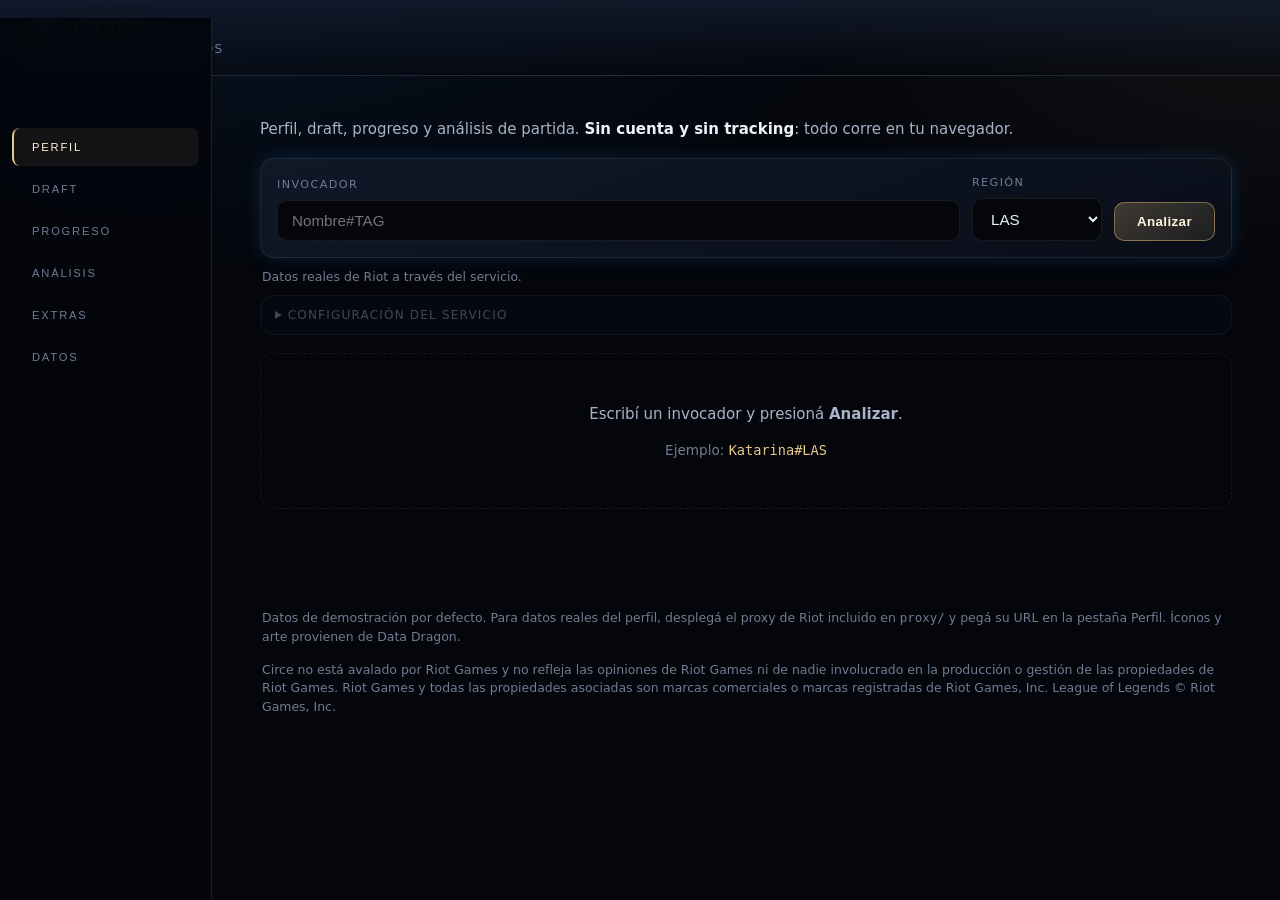
==== commit f320dc55: "feat(ux): configuracion discreta y etiqueta sin jerga" ====
--- a/index.html
+++ b/index.html
@@ -59,13 +59,11 @@
     <section data-panel="progreso" hidden>
       <form class="lol-panel" data-progress="form">
         <label class="lol-search__field">
-          <span class="lol-search__label">Historial de partidas (JSON)</span>
-          <textarea class="lol-textarea" data-progress="input" rows="8" placeholder='[{"champion":"Jinx","role":"ADC","result":"W","kills":9,"deaths":3,"assists":8,"cs":210,"duration":1800}]'></textarea>
+          <span class="lol-search__label">Tus últimas partidas</span>
+          <textarea class="lol-textarea" data-progress="input" rows="8" style="display:none" placeholder='[{"champion":"Jinx","role":"ADC","result":"W","kills":9,"deaths":3,"assists":8,"cs":210,"duration":1800}]'></textarea>
         </label>
         <div class="lol-draft-actions">
-          <button class="lol-search__go" type="submit">Analizar progreso</button>
-          <button class="lol-proxy__clear" type="button" data-progress="lcu">Traer del cliente</button>
-          <button class="lol-proxy__clear" type="button" data-progress="demo">Cargar ejemplo</button>
+          <button class="lol-search__go" type="button" data-progress="lcu">Traer mis últimas partidas</button>
         </div>
       </form>
       <div data-progress="out"></div>
@@ -75,10 +73,10 @@
       <form class="lol-panel" data-analysis="form">
         <label class="lol-search__field">
           <span class="lol-search__label">Una partida (JSON)</span>
-          <textarea class="lol-textarea" data-analysis="input" rows="8" placeholder='{"champion":"Jinx","role":"ADC","result":"L","kills":7,"deaths":6,"assists":5,"cs":178,"duration":1912,"events":[{"type":"death","minute":6}]}'></textarea>
+          <textarea class="lol-textarea" data-analysis="input" rows="8" style="display:none" placeholder='{"champion":"Jinx","role":"ADC","result":"L","kills":7,"deaths":6,"assists":5,"cs":178,"duration":1912,"events":[{"type":"death","minute":6}]}'></textarea>
         </label>
         <div class="lol-draft-actions">
-          <button class="lol-search__go" type="submit">Analizar partida</button>
+          <button class="lol-search__go" type="button" data-analysis="auto">Analizar mi última partida</button>
           <button class="lol-proxy__clear" type="button" data-analysis="demo">Cargar ejemplo</button>
         </div>
       </form>
--- a/css/lol.css
+++ b/css/lol.css
@@ -820,3 +820,7 @@
   white-space: pre-wrap;
   word-break: break-word;
 }
+
+/* Configuración: discreta por defecto */
+.lol-proxy--config { opacity: 0.55; margin-top: 8px; }
+.lol-proxy--config:hover, .lol-proxy--config[open] { opacity: 1; }
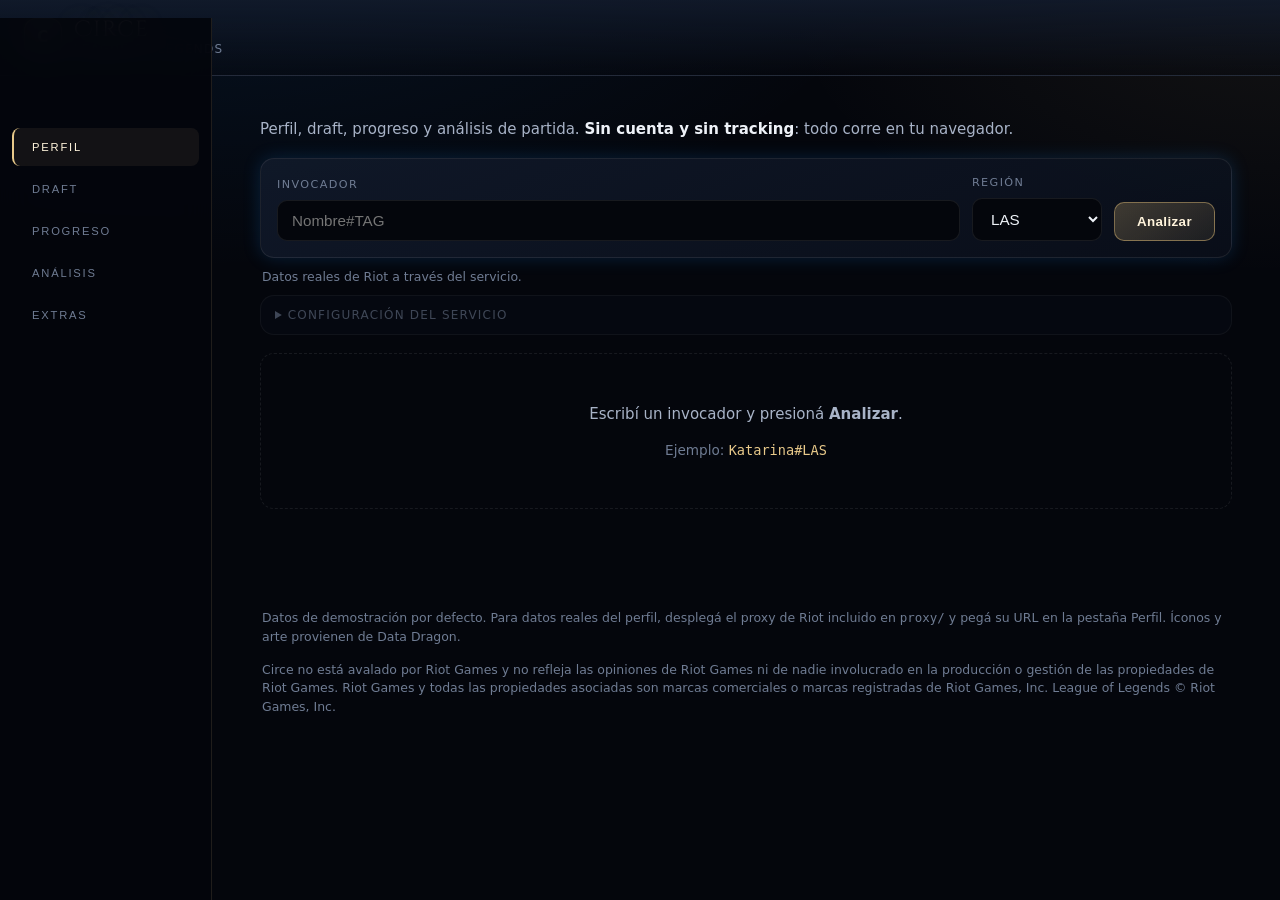
==== commit fd4fd121: "feat(ux): sacar la consola de datos del recorrido del jugador" ====
--- a/index.html
+++ b/index.html
@@ -40,7 +40,6 @@
       <button class="lol-tab" type="button" role="tab" data-tab="progreso" aria-selected="false">Progreso</button>
       <button class="lol-tab" type="button" role="tab" data-tab="analisis" aria-selected="false">Análisis</button>
       <button class="lol-tab" type="button" role="tab" data-tab="extras" aria-selected="false">Extras</button>
-      <button class="lol-tab" type="button" role="tab" data-tab="datos" aria-selected="false">Datos</button>
     </nav>
 
     <section data-panel="perfil">
@@ -92,29 +91,6 @@
         <div data-extras="out"></div>
       </div>
     </section>
-    <section data-panel="datos" hidden>
-      <div class="lol-panel">
-        <h3 class="lol-panel__title">Todo lo que devuelve la API</h3>
-        <p class="lol-search__hint">Elegí un endpoint y el invocador. Muestra el JSON completo, sin recortes.</p>
-        <div class="lol-draft-actions">
-          <select class="lol-search__input" data-datos="endpoint" style="max-width:260px">
-            <option value="account">account-v1 · cuenta</option>
-            <option value="summoner">summoner-v4 · invocador</option>
-            <option value="league">league-v4 · rango</option>
-            <option value="mastery">champion-mastery-v4 · top 10</option>
-            <option value="matches">match-v5 · IDs de partidas</option>
-            <option value="timeline">match-v5 · timeline (matchId)</option>
-            <option value="challenges">challenges-v1 · desafíos</option>
-            <option value="clash">clash-v1 · equipos</option>
-            <option value="rotation">champion-v3 · rotación</option>
-            <option value="status">lol-status-v4 · plataforma</option>
-          </select>
-          <input class="lol-search__input" data-datos="matchId" placeholder="matchId (solo timeline)" style="max-width:220px">
-          <button class="lol-search__go" type="button" data-datos="load">Consultar</button>
-        </div>
-        <pre class="lol-json" data-datos="out"></pre>
-      </div>
-    </section>
   </main>
 
   <footer class="lol-page" style="padding-top:0">
--- a/css/lol.css
+++ b/css/lol.css
@@ -824,3 +824,11 @@
 /* Configuración: discreta por defecto */
 .lol-proxy--config { opacity: 0.55; margin-top: 8px; }
 .lol-proxy--config:hover, .lol-proxy--config[open] { opacity: 1; }
+
+/* Datos legibles, no JSON */
+.lol-rows { display: grid; gap: 6px; margin-top: 12px; }
+.lol-row { display: flex; justify-content: space-between; gap: 16px; padding: 10px 14px; border: 1px solid var(--lol-bd); border-radius: 10px; background: rgba(5, 7, 13, 0.55); font-size: 0.86rem; }
+.lol-row span { color: var(--lol-tx-3); text-transform: capitalize; }
+.lol-row strong { color: var(--lol-tx-1); font-weight: 600; text-align: right; }
+.lol-code { margin-top: 12px; }
+.lol-code summary { cursor: pointer; color: var(--lol-tx-3); font-size: 0.8rem; }
